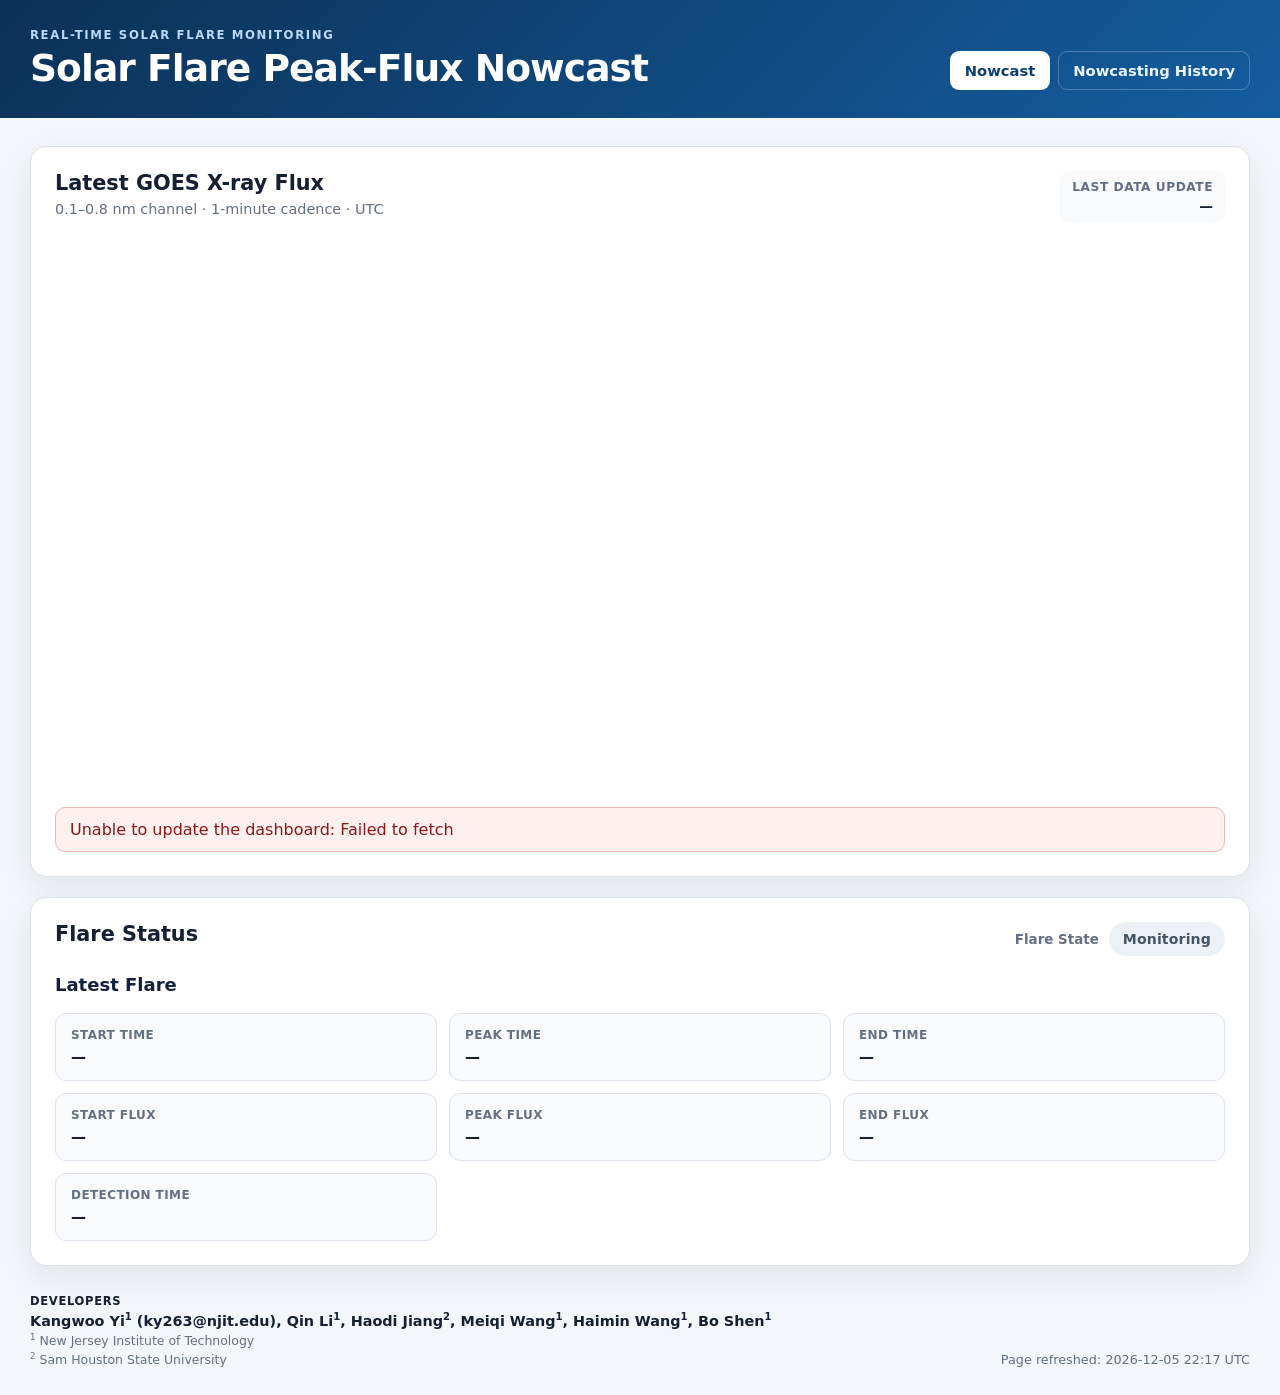
==== index.html @ 1d97d179 "Update index.html" ====
<!doctype html>
<html lang="en">
<head>
  <meta charset="utf-8">
  <meta name="viewport" content="width=device-width, initial-scale=1">
  <meta name="description" content="Real-time solar flare peak-flux nowcasting dashboard">
  <title>Solar Flare Peak-Flux Nowcast</title>
  <link rel="stylesheet" href="assets/css/style.css?v=20260723-1">
  <script src="https://cdn.plot.ly/plotly-basic-2.35.2.min.js" defer></script>
  <script src="assets/js/app.js?v=20260723-1" defer></script>
</head>
<body>
  <header class="site-header">
    <div>
      <p class="eyebrow">REAL-TIME SOLAR FLARE MONITORING</p>
      <h1>Solar Flare Peak-Flux Nowcast</h1>
    </div>
    <nav aria-label="Main navigation">
      <a class="nav-link active" href="index.html">Nowcast</a>
      <a class="nav-link" href="nowcasting-list.html">Nowcasting History</a>
    </nav>
  </header>

  <main class="page-shell">
    <section class="card chart-card" aria-labelledby="chart-title">
      <div class="section-heading">
        <div>
          <h2 id="chart-title">Latest GOES X-ray Flux</h2>
          <p>0.1–0.8 nm channel · 1-minute cadence · UTC</p>
        </div>
        <div class="update-box">
          <span>Last data update</span>
          <strong id="last-update">—</strong>
        </div>
      </div>

      <div id="xray-chart" class="chart" role="img" aria-label="GOES X-ray flux time series and peak-flux nowcast"></div>
      <p id="chart-message" class="message" hidden></p>
    </section>

    <section class="card status-card" aria-labelledby="current-flare-title">
      <div class="status-heading">
        <h2 id="current-flare-title">Flare Status</h2>

        <div class="state-line" aria-live="polite">
          <span>Flare State</span>
          <strong id="flare-state" class="state-badge state-monitoring">Monitoring</strong>
        </div>
      </div>

      <h3 class="latest-flare-title">Latest Flare</h3>

      <div class="flare-details">
        <div class="detail-item">
          <span>Start Time</span>
          <strong id="flare-start-time">—</strong>
        </div>
        <div class="detail-item">
          <span>Peak Time</span>
          <strong id="flare-peak-time">—</strong>
        </div>        
        <div class="detail-item">
          <span>End Time</span>
          <strong id="flare-end-time">—</strong>
        </div>
        <div class="detail-item">
          <span>Start Flux</span>
          <strong id="flare-start-flux">—</strong>
        </div>
        <div class="detail-item">
          <span>Peak Flux</span>
          <strong id="flare-peak-flux">—</strong>
        </div>
        <div class="detail-item">
          <span>End Flux</span>
          <strong id="flare-end-flux">—</strong>
        </div>
        <div class="detail-item">
          <span>Detection Time</span>
          <strong id="flare-detection-time">—</strong>
        </div>
        <!--
        <div class="detail-item">
          <span>Minutes After Onset</span>
          <strong id="minutes-after-onset">—</strong>
        </div>
        <div class="detail-item">
          <span>Minutes After Detection</span>
          <strong id="minutes-after-detection">—</strong>
        </div>
        -->
      </div>
    </section>
  </main>

  <footer class="site-footer">
    <div class="developer-block">
      <p class="developer-label">Developers</p>
      <p class="developer-names">
        Kangwoo Yi<sup>1</sup> (ky263@njit.edu),
        Qin Li<sup>1</sup>,
        Haodi Jiang<sup>2</sup>,
        Meiqi Wang<sup>1</sup>,
        Haimin Wang<sup>1</sup>,
        Bo Shen<sup>1</sup>
      </p>
      <p class="developer-affiliation"><sup>1</sup> New Jersey Institute of Technology</p>
      <p class="developer-affiliation"><sup>2</sup> Sam Houston State University</p>
    </div>

    <span id="page-refresh-time">Page refreshed: —</span>
  </footer>
</body>
</html>
---- assets/css/style.css ----
:root {
  --bg: #f3f6fa;
  --surface: #ffffff;
  --surface-soft: #f8fafc;
  --text: #152033;
  --muted: #637083;
  --line: #dce3ec;
  --blue: #145da0;
  --blue-dark: #0d3f73;
  --red: #d62828;
  --red-soft: #fff0f0;
  --orange: #a85400;
  --orange-soft: #fff4e7;
  --purple: #7048a8;
  --purple-soft: #f3edfb;
  --green: #177245;
  --green-soft: #eaf7f0;
  --shadow: 0 12px 32px rgba(25, 45, 72, 0.08);
}

* { box-sizing: border-box; }

body {
  margin: 0;
  min-width: 320px;
  background: var(--bg);
  color: var(--text);
  font-family: Inter, ui-sans-serif, system-ui, -apple-system, BlinkMacSystemFont, "Segoe UI", sans-serif;
}

a { color: inherit; }

.site-header {
  display: flex;
  align-items: flex-end;
  justify-content: space-between;
  gap: 32px;
  padding: 28px max(24px, calc((100vw - 1220px) / 2));
  background: linear-gradient(135deg, #0b3156, #145da0);
  color: #fff;
}

.site-header h1 {
  margin: 4px 0 0;
  font-size: clamp(1.45rem, 3vw, 2.35rem);
  letter-spacing: -0.025em;
}

.eyebrow {
  margin: 0;
  color: #b9d9f6;
  font-size: 0.73rem;
  font-weight: 800;
  letter-spacing: 0.14em;
}

nav {
  display: flex;
  gap: 8px;
  flex-wrap: wrap;
}

.nav-link {
  padding: 10px 14px;
  border: 1px solid rgba(255,255,255,0.24);
  border-radius: 9px;
  color: #e9f4ff;
  text-decoration: none;
  font-size: 0.92rem;
  font-weight: 700;
}

.nav-link:hover,
.nav-link.active {
  background: #fff;
  color: var(--blue-dark);
}

.page-shell {
  width: min(1220px, calc(100% - 32px));
  margin: 28px auto;
}

.card {
  border: 1px solid var(--line);
  border-radius: 16px;
  background: var(--surface);
  box-shadow: var(--shadow);
}

.chart-card,
.list-card { padding: 24px; }

.status-card {
  margin-top: 20px;
  padding: 24px;
}

.section-heading,
.status-heading {
  display: flex;
  align-items: flex-start;
  justify-content: space-between;
  gap: 24px;
}

.section-heading {
  margin-bottom: 8px;
}

.section-heading h2,
.status-heading h2 {
  margin: 0;
  font-size: 1.3rem;
}

.section-heading p {
  margin: 6px 0 0;
  color: var(--muted);
  font-size: 0.9rem;
}

.update-box {
  min-width: 155px;
  padding: 9px 12px;
  border-radius: 10px;
  background: var(--surface-soft);
  text-align: right;
}

.update-box span {
  display: block;
  color: var(--muted);
  font-size: 0.76rem;
  font-weight: 700;
  text-transform: uppercase;
  letter-spacing: 0.045em;
}

.update-box strong {
  display: block;
  margin-top: 4px;
  font-size: 0.86rem;
}

.chart {
  width: 100%;
  height: 560px;
}

.state-line {
  display: flex;
  align-items: center;
  gap: 10px;
  color: var(--muted);
  font-size: 0.84rem;
  font-weight: 750;
}

.state-badge {
  display: inline-flex;
  align-items: center;
  min-height: 34px;
  padding: 7px 14px;
  border-radius: 999px;
  font-size: 0.88rem;
  font-weight: 800;
  letter-spacing: 0.01em;
  white-space: nowrap;
}

.state-monitoring {
  background: #edf1f5;
  color: #465467;
}

.latest-flare-title {
  margin: 18px 0 12px;
  font-size: 18px;
  font-weight: 700;
  color: #14213d;
}

.state-start,
.state-rise {
  background: var(--orange-soft);
  color: var(--orange);
}

.state-peak {
  background: var(--red-soft);
  color: var(--red);
}

.state-decline {
  background: var(--purple-soft);
  color: var(--purple);
}

.state-ended {
  background: var(--green-soft);
  color: var(--green);
}

.state-impaired,
.state-unavailable {
  background: #ece7f0;
  color: #5c4967;
}

.flare-details {
  display: grid;
  grid-template-columns: repeat(3, minmax(0, 1fr));
  gap: 12px;
  margin-top: 18px;
}

.detail-item {
  min-width: 0;
  padding: 14px 15px;
  border: 1px solid var(--line);
  border-radius: 11px;
  background: var(--surface-soft);
}

.detail-item span {
  display: block;
  color: var(--muted);
  font-size: 0.75rem;
  font-weight: 750;
  letter-spacing: 0.035em;
  text-transform: uppercase;
}

.detail-item strong {
  display: block;
  margin-top: 6px;
  overflow-wrap: anywhere;
  font-size: 0.94rem;
  font-variant-numeric: tabular-nums;
}

.table-wrap {
  width: 100%;
  margin-top: 18px;
  overflow-x: auto;
  border: 1px solid var(--line);
  border-radius: 12px;
}

table {
  width: 100%;
  min-width: 1000px;
  border-collapse: collapse;
  font-size: 0.85rem;
}

thead { background: #eaf1f8; }

th,
td {
  padding: 12px 14px;
  border-bottom: 1px solid var(--line);
  text-align: left;
  white-space: nowrap;
}

th {
  color: #31465d;
  font-size: 0.76rem;
  letter-spacing: 0.035em;
  text-transform: uppercase;
}

tbody tr:nth-child(even) { background: #fafbfd; }
tbody tr:hover { background: #eef6ff; }
tbody tr:last-child td { border-bottom: 0; }

.numeric { font-variant-numeric: tabular-nums; }
.pending { color: #8a5a00; font-weight: 700; }
.empty-value { color: #9aa5b2; }

.message {
  margin: 16px 0 0;
  padding: 12px 14px;
  border: 1px solid #f0b4b4;
  border-radius: 10px;
  background: var(--red-soft);
  color: #8a1717;
}

footer {
  display: flex;
  align-items: flex-end;
  justify-content: space-between;
  gap: 28px;
  width: min(1220px, calc(100% - 32px));
  margin: 0 auto 28px;
  color: var(--muted);
  font-size: 0.8rem;
}

.developer-block {
  display: flex;
  flex-direction: column;
  gap: 3px;
}

.developer-block p { margin: 0; }

.developer-label {
  margin-bottom: 3px;
  color: var(--text);
  font-size: 0.72rem;
  font-weight: 800;
  letter-spacing: 0.06em;
  text-transform: uppercase;
}

.developer-names {
  color: var(--text);
  font-size: 0.9rem;
  font-weight: 700;
}

.developer-affiliation { font-size: 0.78rem; }

.developer-names sup,
.developer-affiliation sup {
  font-size: 0.7em;
  vertical-align: super;
}

#page-refresh-time { white-space: nowrap; }

.list-method-note {
  margin: 4px 0 18px;
  color: var(--muted);
  font-size: 0.88rem;
  line-height: 1.55;
}

.prediction-group-header { text-align: center; }

.mode-operational,
.mode-retrospective { font-weight: 700; }

@media (max-width: 800px) {
  .site-header {
    align-items: flex-start;
    flex-direction: column;
    padding: 22px 20px;
  }

  .page-shell {
    width: min(100% - 20px, 1220px);
    margin-top: 16px;
  }

  .chart-card,
  .list-card,
  .status-card { padding: 16px; }

  .section-heading,
  .status-heading {
    align-items: stretch;
    flex-direction: column;
  }

  .update-box {
    width: 100%;
    text-align: left;
  }

  .state-line {
    justify-content: space-between;
  }

  .flare-details {
    grid-template-columns: repeat(2, minmax(0, 1fr));
  }

  .chart { height: 480px; }

  footer {
    align-items: flex-start;
    flex-direction: column;
    width: calc(100% - 24px);
  }
}

@media (max-width: 520px) {
  .chart { height: 430px; }
  .flare-details { grid-template-columns: 1fr; }
}
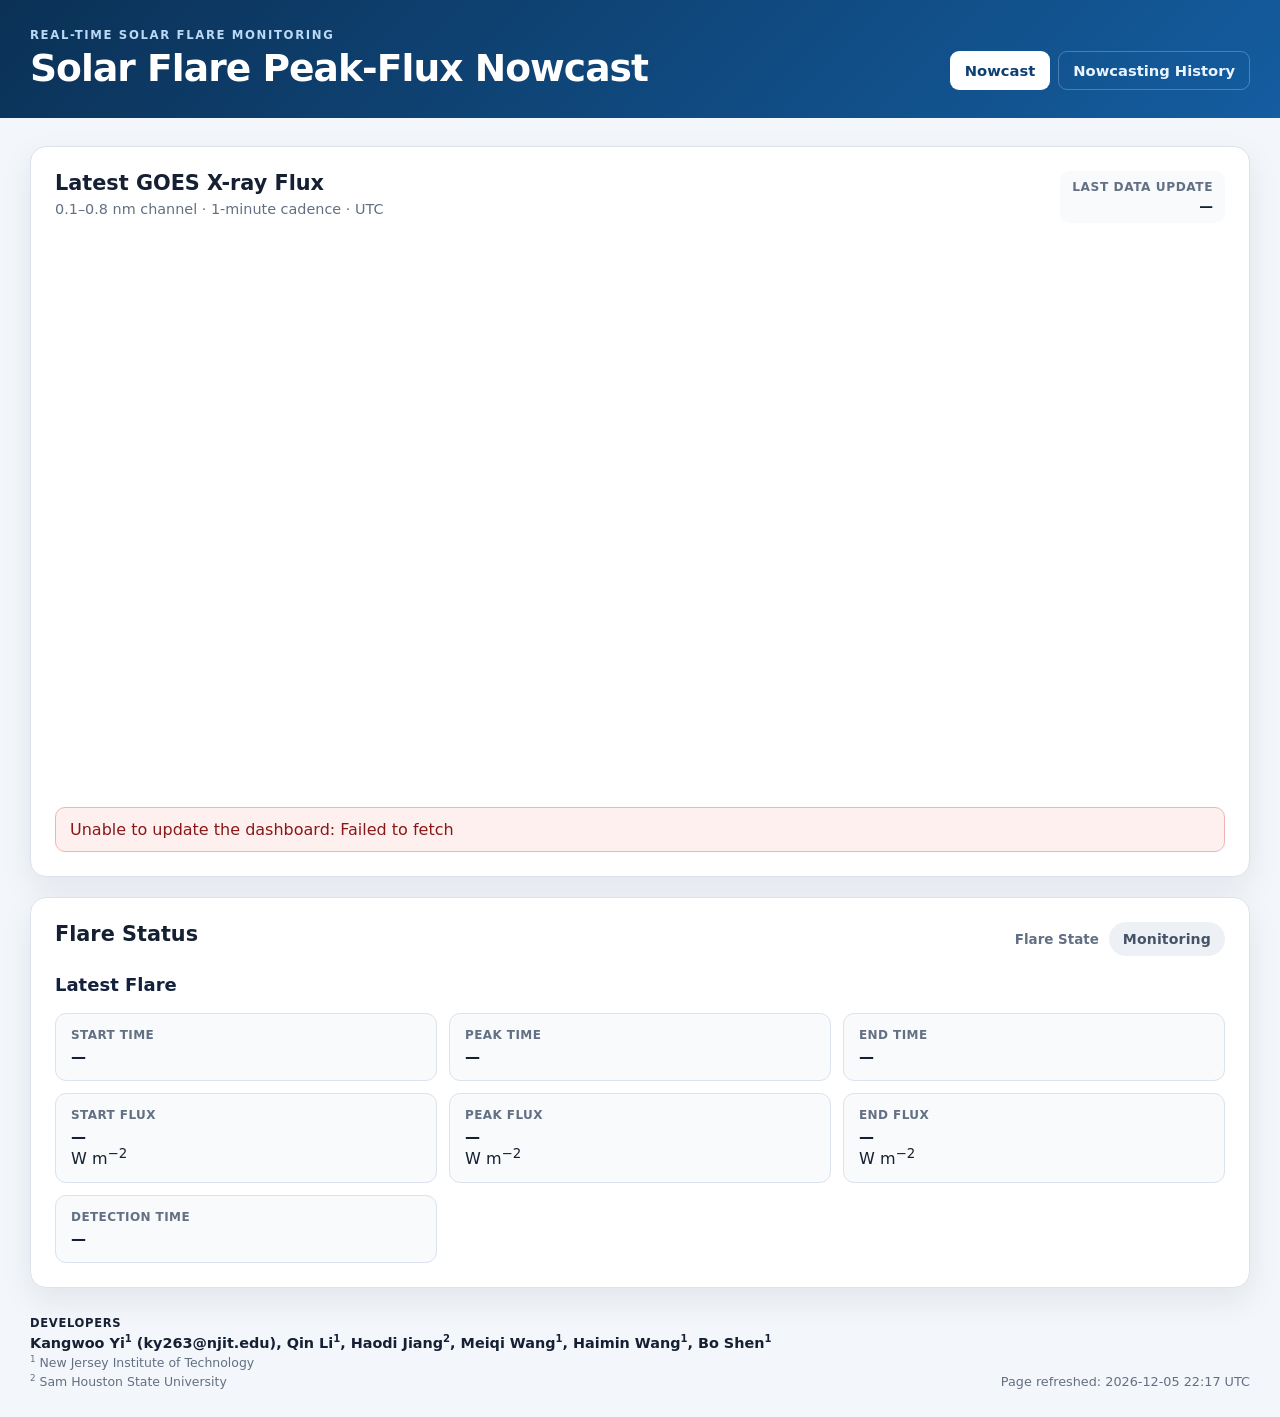
==== commit d5dbe521: "Update index.html" ====
--- a/index.html
+++ b/index.html
@@ -66,14 +66,17 @@
         <div class="detail-item">
           <span>Start Flux</span>
           <strong id="flare-start-flux">—</strong>
+          W m<sup>&minus;2</sup>
         </div>
         <div class="detail-item">
           <span>Peak Flux</span>
           <strong id="flare-peak-flux">—</strong>
+          W m<sup>&minus;2</sup>
         </div>
         <div class="detail-item">
           <span>End Flux</span>
           <strong id="flare-end-flux">—</strong>
+          W m<sup>&minus;2</sup>
         </div>
         <div class="detail-item">
           <span>Detection Time</span>
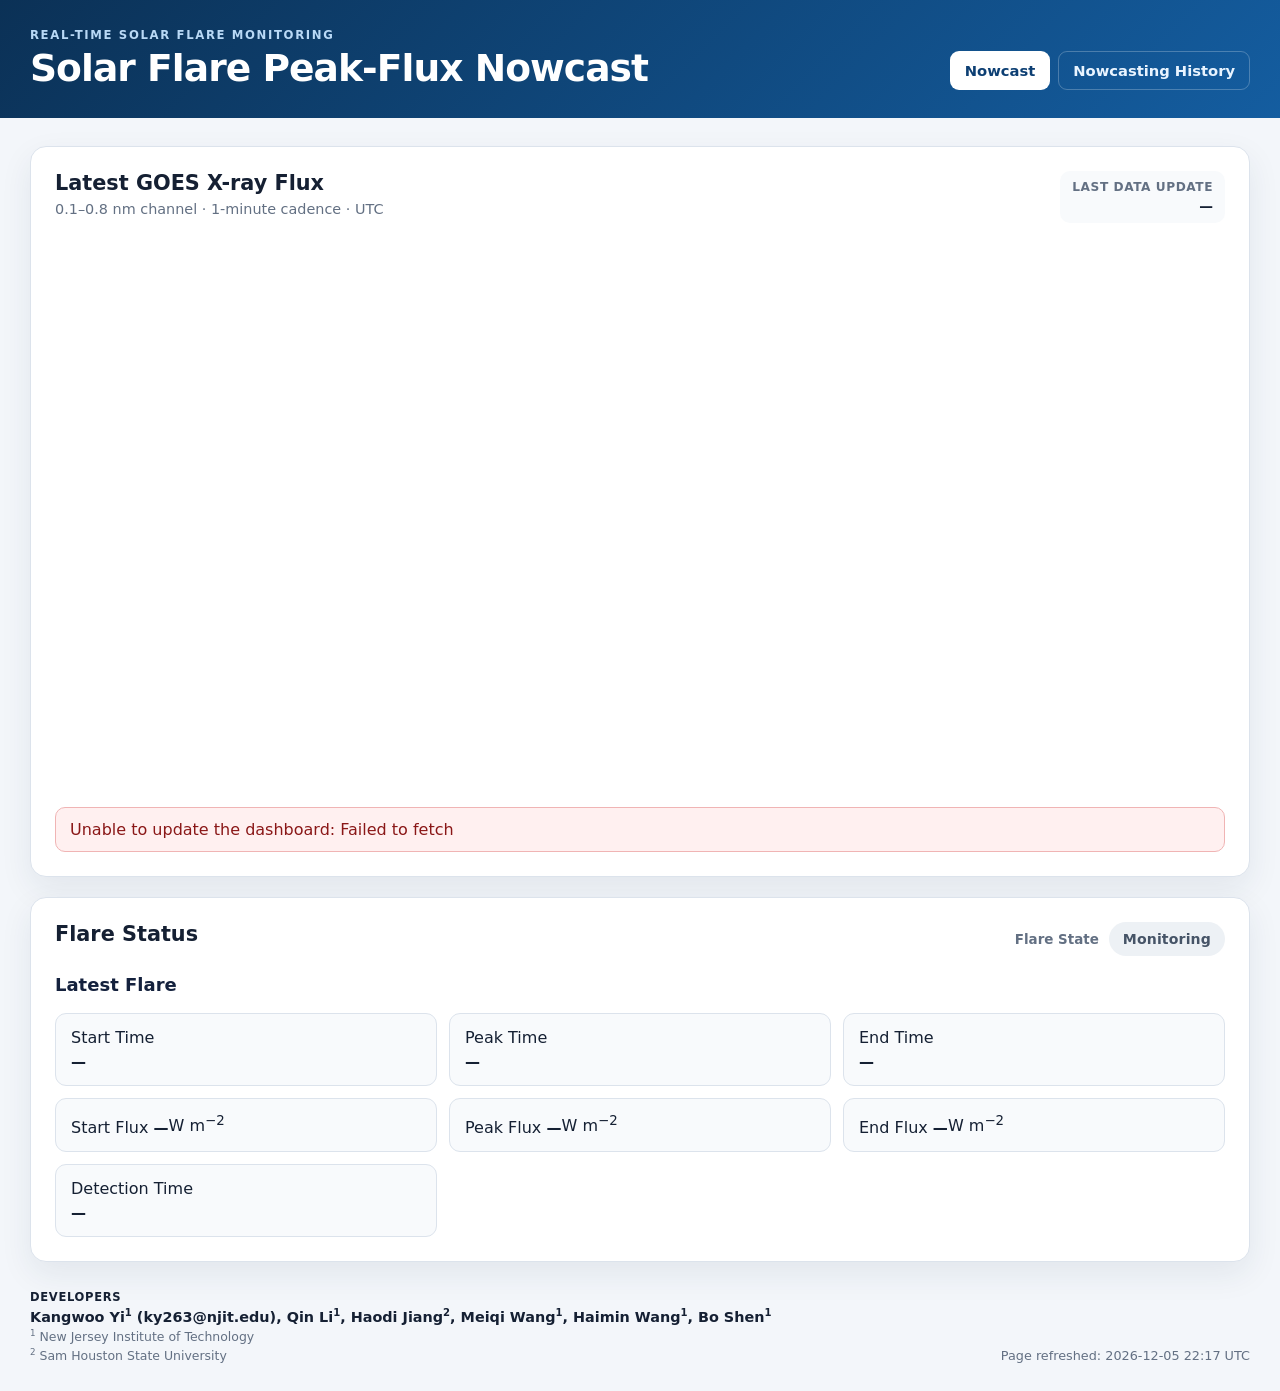
==== commit afe7ecfd: "Update index.html" ====
--- a/index.html
+++ b/index.html
@@ -64,19 +64,25 @@
           <strong id="flare-end-time">—</strong>
         </div>
         <div class="detail-item">
-          <span>Start Flux</span>
-          <strong id="flare-start-flux">—</strong>
-          W m<sup>&minus;2</sup>
+          <span>Start Flux</span>          
+          <div class="flux-value">
+            <strong id="flare-start-flux">—</strong>
+            <span>W m<sup>&minus;2</sup></span>
+          </div>          
         </div>
         <div class="detail-item">
           <span>Peak Flux</span>
-          <strong id="flare-peak-flux">—</strong>
-          W m<sup>&minus;2</sup>
+          <div class="flux-value">
+            <strong id="flare-peak-flux">—</strong>
+            <span>W m<sup>&minus;2</sup></span>
+          </div>          
         </div>
         <div class="detail-item">
           <span>End Flux</span>
-          <strong id="flare-end-flux">—</strong>
-          W m<sup>&minus;2</sup>
+          <div class="flux-value">
+            <strong id="flare-end-flux">—</strong>
+            <span>W m<sup>&minus;2</sup></span>
+          </div>          
         </div>
         <div class="detail-item">
           <span>Detection Time</span>
--- a/assets/css/style.css
+++ b/assets/css/style.css
@@ -223,7 +223,7 @@
   background: var(--surface-soft);
 }
 
-.detail-item span {
+.detail-item .detail-label {
   display: block;
   color: var(--muted);
   font-size: 0.75rem;
@@ -238,6 +238,19 @@
   overflow-wrap: anywhere;
   font-size: 0.94rem;
   font-variant-numeric: tabular-nums;
+}
+
+.flux-value {
+  display: inline-flex;
+}
+
+.flux-value .flux-unit {
+  display: inline;
+  color: inherit;
+  font-size: 0.8rem;
+  font-weight: 400;
+  letter-spacing: normal;
+  text-transform: none;
 }
 
 .table-wrap {
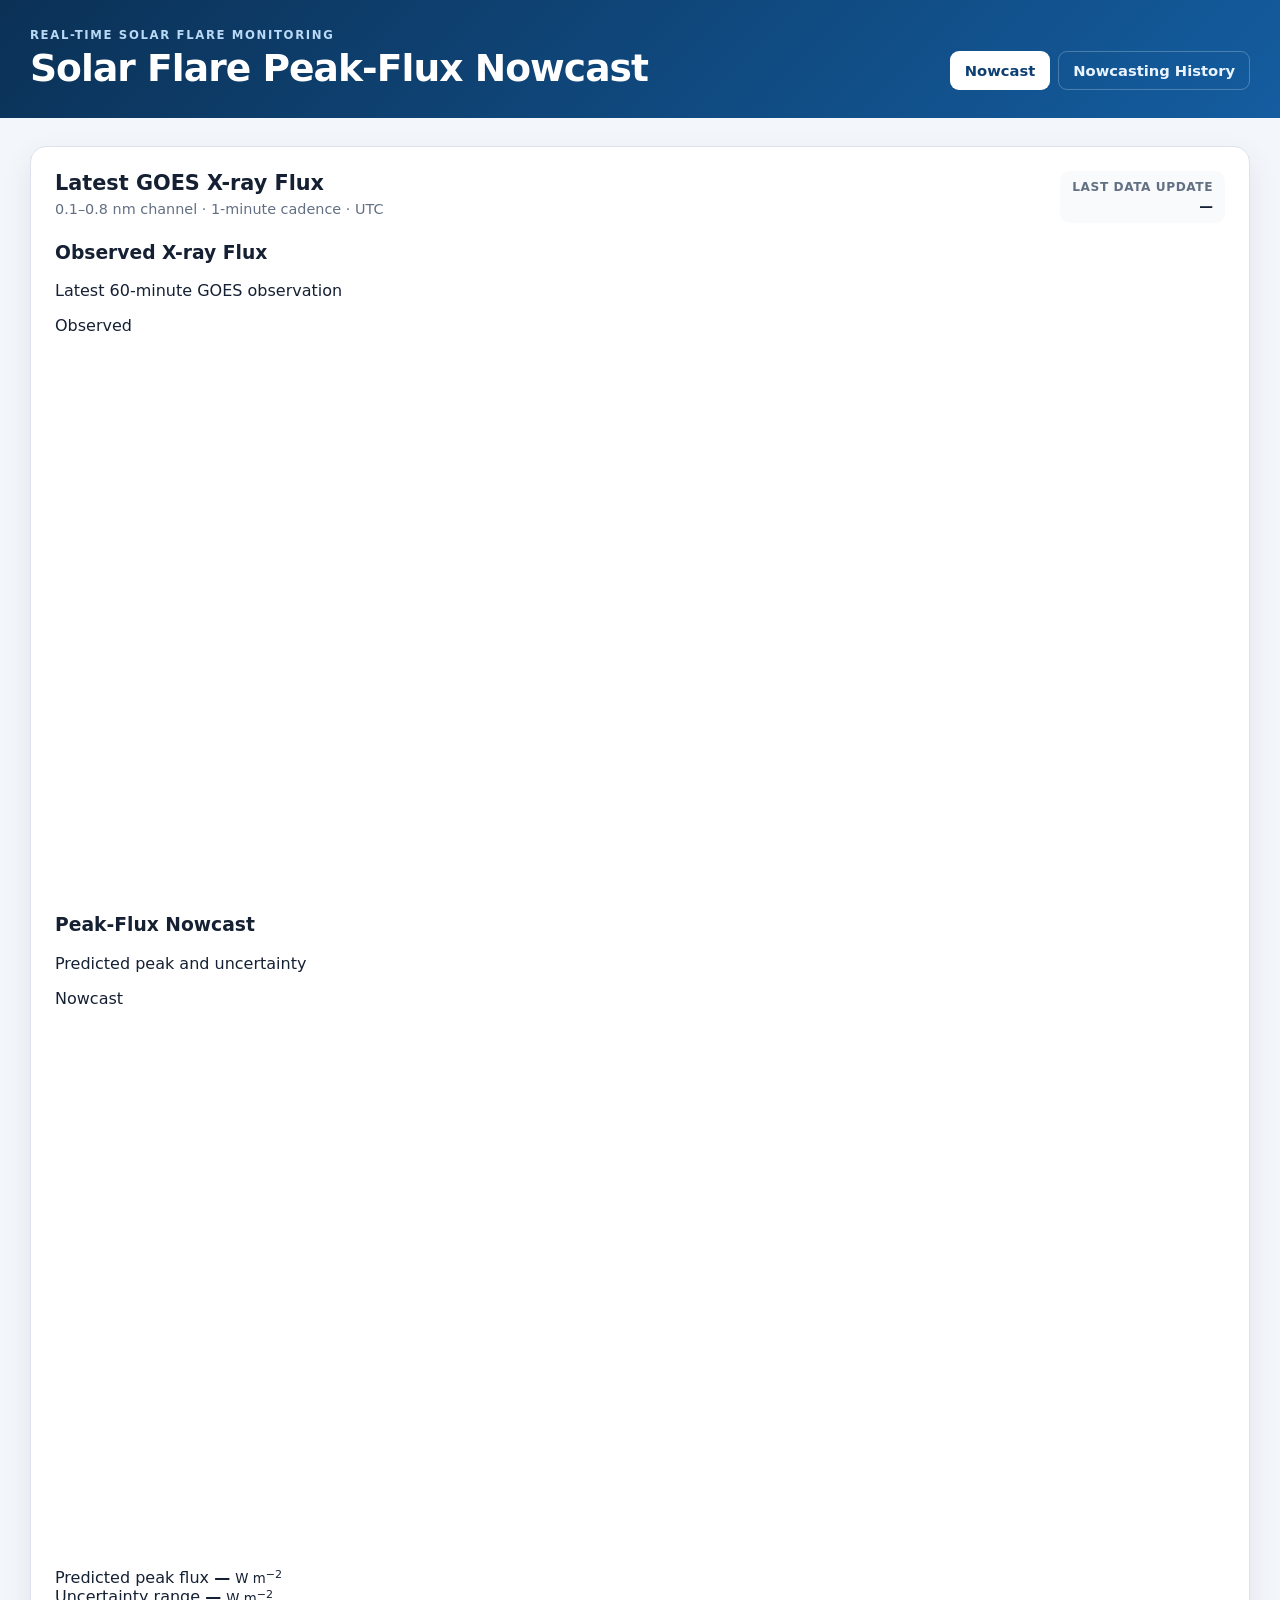
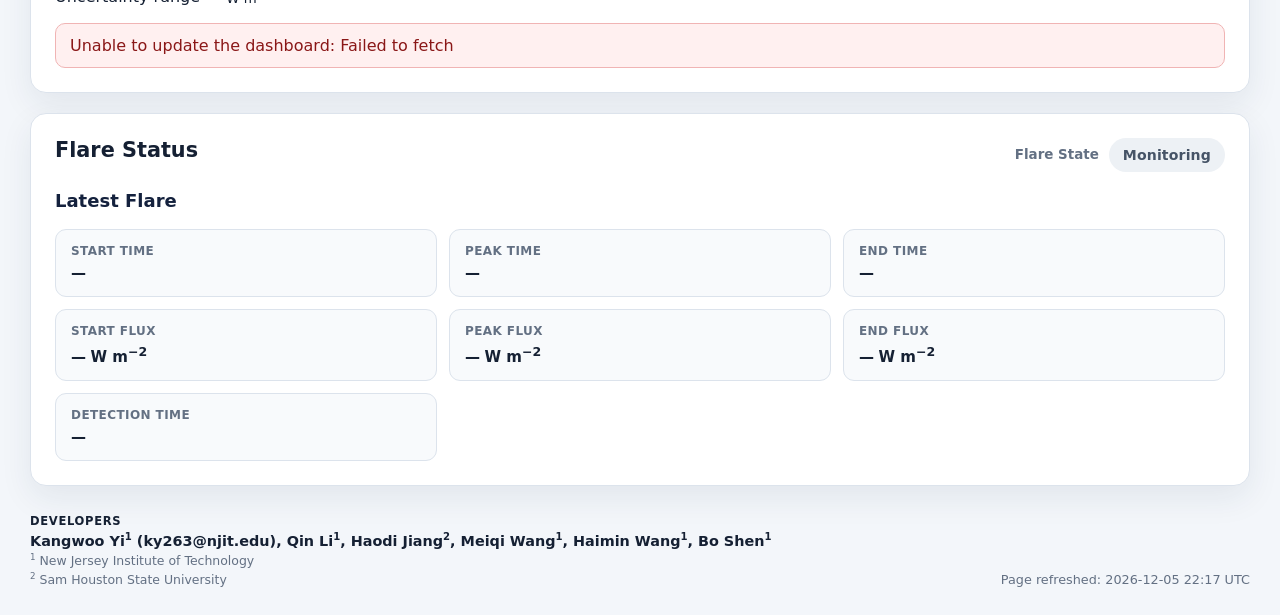
==== commit a8bb93bd: "Add files via upload" ====
--- a/index.html
+++ b/index.html
@@ -5,9 +5,9 @@
   <meta name="viewport" content="width=device-width, initial-scale=1">
   <meta name="description" content="Real-time solar flare peak-flux nowcasting dashboard">
   <title>Solar Flare Peak-Flux Nowcast</title>
-  <link rel="stylesheet" href="assets/css/style.css?v=20260723-1">
+  <link rel="stylesheet" href="assets/css/style.css?v=20260805-1">
   <script src="https://cdn.plot.ly/plotly-basic-2.35.2.min.js" defer></script>
-  <script src="assets/js/app.js?v=20260723-1" defer></script>
+  <script src="assets/js/app.js?v=20260805-1" defer></script>
 </head>
 <body>
   <header class="site-header">
@@ -34,7 +34,53 @@
         </div>
       </div>
 
-      <div id="xray-chart" class="chart" role="img" aria-label="GOES X-ray flux time series and peak-flux nowcast"></div>
+      <div class="chart-grid">
+        <section class="chart-panel observation-panel" aria-labelledby="observation-chart-title">
+          <div class="chart-panel-heading">
+            <div>
+              <h3 id="observation-chart-title">Observed X-ray Flux</h3>
+              <p>Latest 60-minute GOES observation</p>
+            </div>
+            <span class="series-key series-key-observed">Observed</span>
+          </div>
+          <div
+            id="xray-chart"
+            class="chart dashboard-chart"
+            role="img"
+            aria-label="Latest 60-minute GOES X-ray flux observation"
+          ></div>
+        </section>
+
+        <section class="chart-panel prediction-panel" aria-labelledby="prediction-chart-title">
+          <div class="chart-panel-heading">
+            <div>
+              <h3 id="prediction-chart-title">Peak-Flux Nowcast</h3>
+              <p>Predicted peak and uncertainty</p>
+            </div>
+            <span class="series-key series-key-prediction">Nowcast</span>
+          </div>
+          <div
+            id="prediction-chart"
+            class="chart dashboard-chart"
+            role="img"
+            aria-label="Predicted flare peak flux with uncertainty error bar"
+          ></div>
+
+          <div class="prediction-summary" aria-live="polite">
+            <div class="prediction-summary-item">
+              <span>Predicted peak flux</span>
+              <strong id="prediction-value">—</strong>
+              <small>W m<sup>&minus;2</sup></small>
+            </div>
+            <div class="prediction-summary-item">
+              <span>Uncertainty range</span>
+              <strong id="prediction-range">—</strong>
+              <small>W m<sup>&minus;2</sup></small>
+            </div>
+          </div>
+        </section>
+      </div>
+
       <p id="chart-message" class="message" hidden></p>
     </section>
 
@@ -58,31 +104,31 @@
         <div class="detail-item">
           <span>Peak Time</span>
           <strong id="flare-peak-time">—</strong>
-        </div>        
+        </div>
         <div class="detail-item">
           <span>End Time</span>
           <strong id="flare-end-time">—</strong>
         </div>
         <div class="detail-item">
-          <span>Start Flux</span>          
+          <span>Start Flux</span>
           <div class="flux-value">
             <strong id="flare-start-flux">—</strong>
             <span>W m<sup>&minus;2</sup></span>
-          </div>          
+          </div>
         </div>
         <div class="detail-item">
           <span>Peak Flux</span>
           <div class="flux-value">
             <strong id="flare-peak-flux">—</strong>
             <span>W m<sup>&minus;2</sup></span>
-          </div>          
+          </div>
         </div>
         <div class="detail-item">
           <span>End Flux</span>
           <div class="flux-value">
             <strong id="flare-end-flux">—</strong>
             <span>W m<sup>&minus;2</sup></span>
-          </div>          
+          </div>
         </div>
         <div class="detail-item">
           <span>Detection Time</span>
--- a/assets/css/style.css
+++ b/assets/css/style.css
@@ -223,7 +223,7 @@
   background: var(--surface-soft);
 }
 
-.detail-item .detail-label {
+.detail-item > span {
   display: block;
   color: var(--muted);
   font-size: 0.75rem;
@@ -242,13 +242,31 @@
 
 .flux-value {
   display: inline-flex;
-}
-
-.flux-value .flux-unit {
+  align-items: baseline;
+  gap: 0.3em;
+  margin-top: 6px;
+  white-space: nowrap;
+
+  font-family: inherit;
+  font-size: 0.94rem;
+  font-weight: 700;
+  font-variant-numeric: tabular-nums;
+}
+
+.detail-item .flux-value strong {
+  display: inline;
+  margin-top: 0;
+  overflow-wrap: normal;
+  font-size: inherit;
+  font-weight: inherit;
+}
+
+.detail-item .flux-value .flux-unit {
   display: inline;
   color: inherit;
-  font-size: 0.8rem;
-  font-weight: 400;
+  font-family: inherit;
+  font-size: inherit;
+  font-weight: inherit;
   letter-spacing: normal;
   text-transform: none;
 }
@@ -355,7 +373,7 @@
 
 .prediction-group-header { text-align: center; }
 
-.mode-operational,
+.mode-real-time,
 .mode-retrospective { font-weight: 700; }
 
 @media (max-width: 800px) {
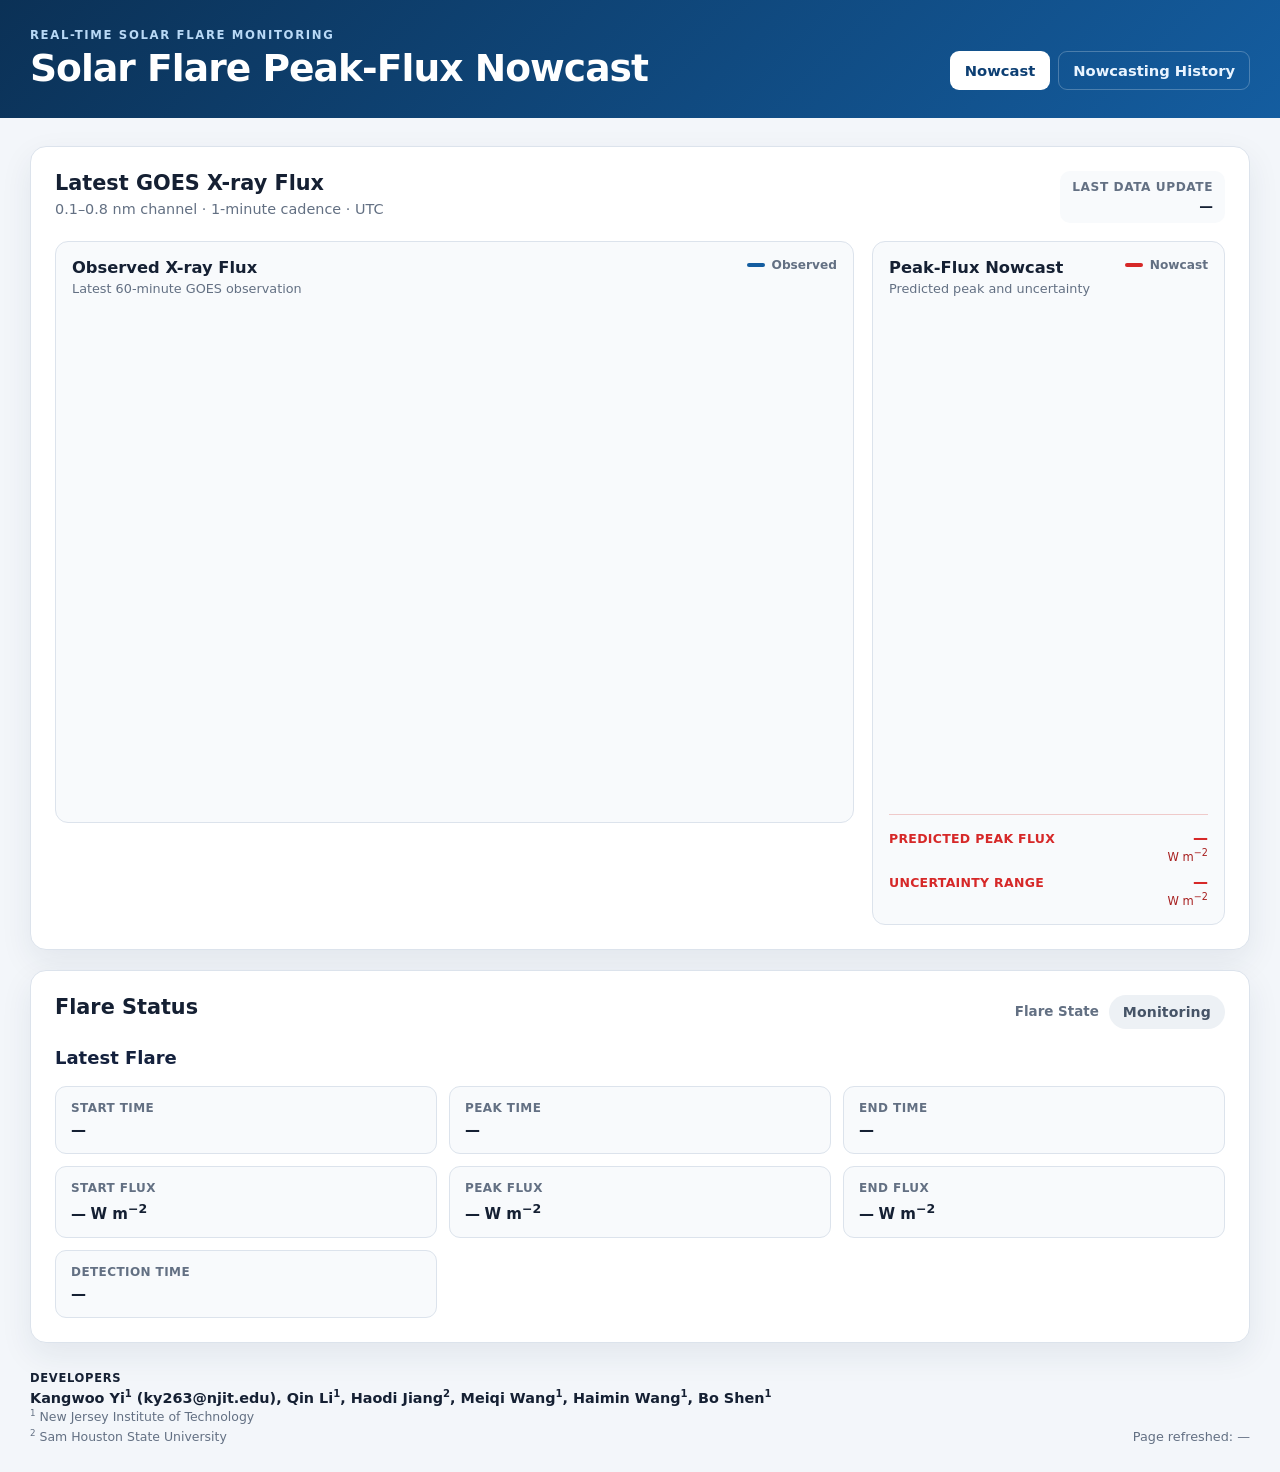
==== commit 608add60: "Update index.html" ====
--- a/index.html
+++ b/index.html
@@ -5,7 +5,7 @@
   <meta name="viewport" content="width=device-width, initial-scale=1">
   <meta name="description" content="Real-time solar flare peak-flux nowcasting dashboard">
   <title>Solar Flare Peak-Flux Nowcast</title>
-  <link rel="stylesheet" href="assets/css/style.css?v=20260805-1">
+  <link rel="stylesheet" href="assets/css/style.css?v=20260805-2">
   <script src="https://cdn.plot.ly/plotly-basic-2.35.2.min.js" defer></script>
   <script src="assets/js/app.js?v=20260805-1" defer></script>
 </head>
--- a/assets/css/style.css
+++ b/assets/css/style.css
@@ -143,9 +143,100 @@
   font-size: 0.86rem;
 }
 
+.chart-grid {
+  display: grid;
+  grid-template-columns: minmax(0, 2.15fr) minmax(320px, 0.95fr);
+  gap: 18px;
+  align-items: start;
+  margin-top: 18px;
+}
+
+.chart-panel {
+  min-width: 0;
+  padding: 16px;
+  border: 1px solid var(--line);
+  border-radius: 13px;
+  background: var(--surface-soft);
+}
+
+.chart-panel-heading {
+  display: flex;
+  align-items: flex-start;
+  justify-content: space-between;
+  gap: 14px;
+  min-height: 48px;
+}
+
+.chart-panel-heading h3 {
+  margin: 0;
+  font-size: 1.02rem;
+}
+
+.chart-panel-heading p {
+  margin: 4px 0 0;
+  color: var(--muted);
+  font-size: 0.8rem;
+}
+
+.series-key {
+  display: inline-flex;
+  align-items: center;
+  gap: 7px;
+  flex: 0 0 auto;
+  color: var(--muted);
+  font-size: 0.76rem;
+  font-weight: 800;
+}
+
+.series-key::before {
+  width: 18px;
+  height: 4px;
+  border-radius: 999px;
+  content: "";
+}
+
+.series-key-observed::before { background: var(--blue); }
+.series-key-prediction::before { background: var(--red); }
+
 .chart {
   width: 100%;
-  height: 560px;
+  height: 500px;
+}
+
+.prediction-summary {
+  display: grid;
+  gap: 9px;
+  margin-top: 8px;
+  padding-top: 14px;
+  border-top: 1px solid #efcaca;
+  color: var(--red);
+}
+
+.prediction-summary-item {
+  display: grid;
+  grid-template-columns: minmax(0, 1fr) auto;
+  column-gap: 8px;
+  align-items: baseline;
+}
+
+.prediction-summary-item > span {
+  font-size: 0.78rem;
+  font-weight: 800;
+  letter-spacing: 0.025em;
+  text-transform: uppercase;
+}
+
+.prediction-summary-item strong {
+  font-size: 0.94rem;
+  font-variant-numeric: tabular-nums;
+  text-align: right;
+}
+
+.prediction-summary-item small {
+  grid-column: 2;
+  color: #a71f1f;
+  font-size: 0.72rem;
+  text-align: right;
 }
 
 .state-line {
@@ -411,6 +502,10 @@
     grid-template-columns: repeat(2, minmax(0, 1fr));
   }
 
+  .chart-grid {
+    grid-template-columns: 1fr;
+  }
+
   .chart { height: 480px; }
 
   footer {
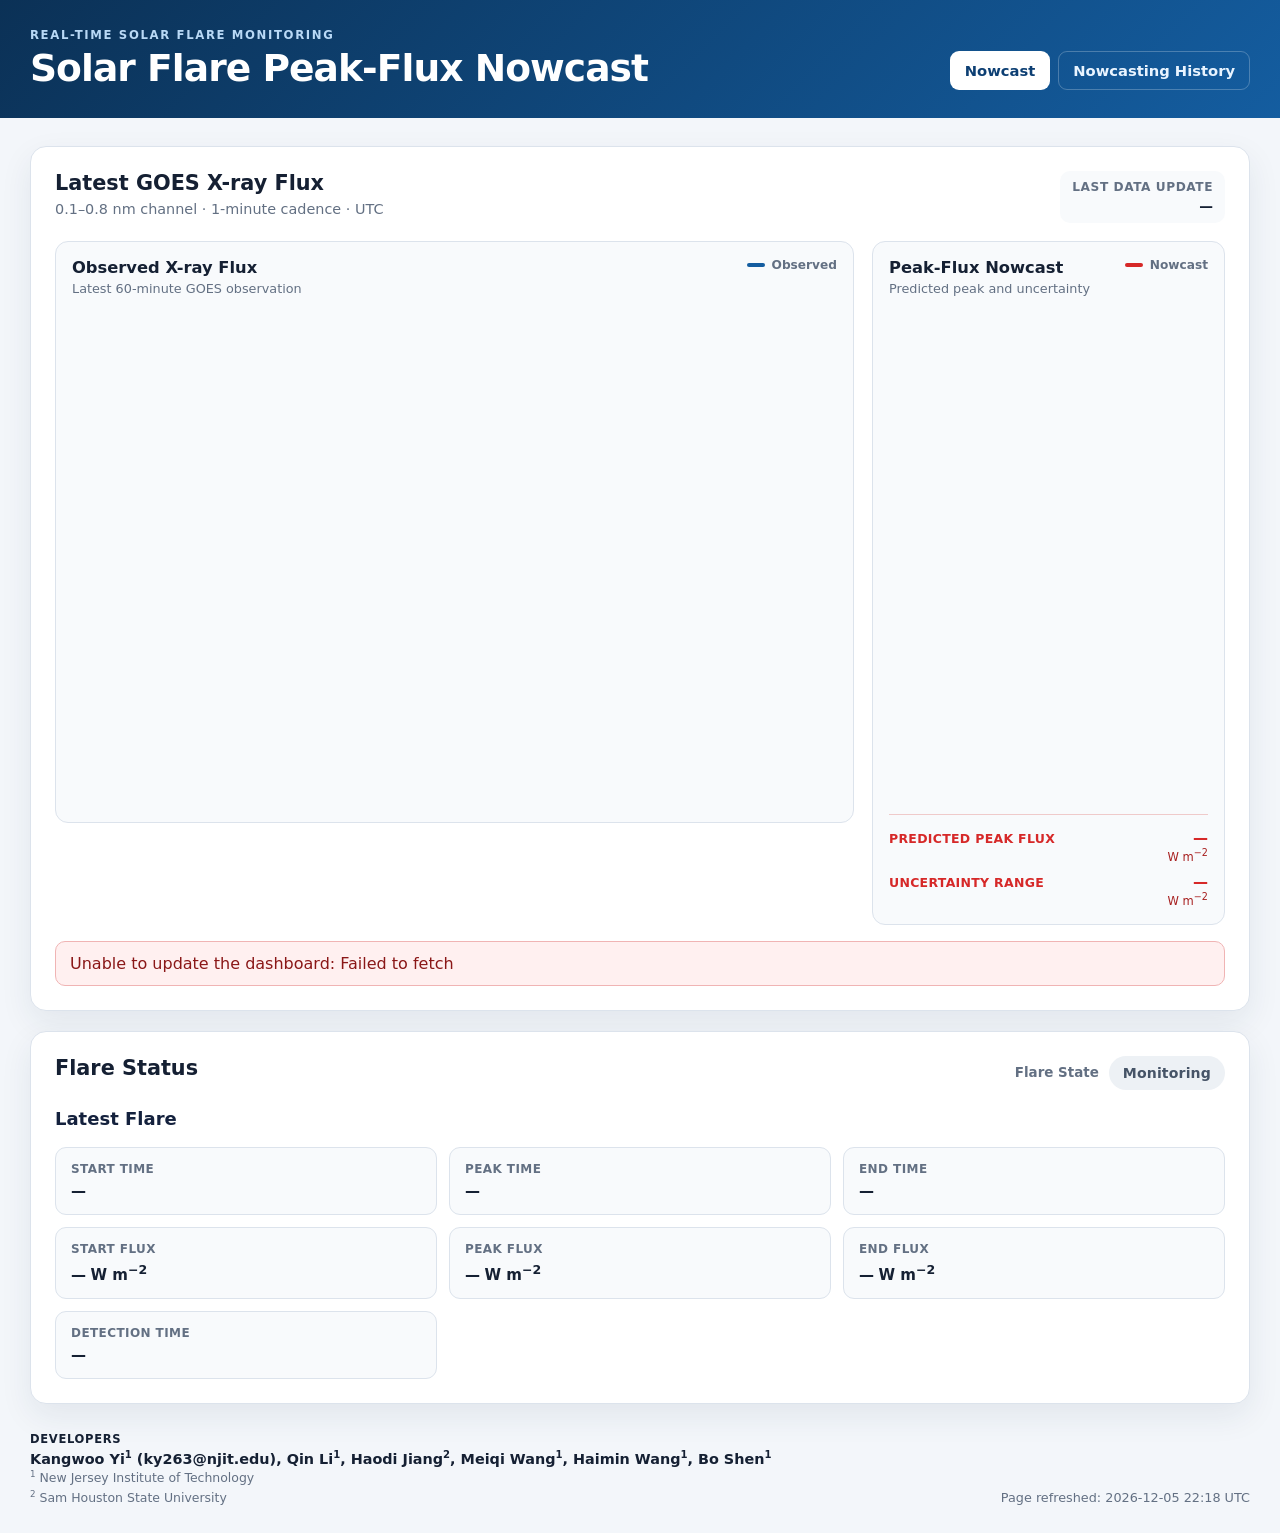
==== commit f81aba4e: "Update index.html" ====
--- a/index.html
+++ b/index.html
@@ -5,9 +5,9 @@
   <meta name="viewport" content="width=device-width, initial-scale=1">
   <meta name="description" content="Real-time solar flare peak-flux nowcasting dashboard">
   <title>Solar Flare Peak-Flux Nowcast</title>
-  <link rel="stylesheet" href="assets/css/style.css?v=20260805-2">
+  <link rel="stylesheet" href="assets/css/style.css?v=20260805-1">
   <script src="https://cdn.plot.ly/plotly-basic-2.35.2.min.js" defer></script>
-  <script src="assets/js/app.js?v=20260805-1" defer></script>
+  <script src="assets/js/app.js?v=20260805-3" defer></script>
 </head>
 <body>
   <header class="site-header">
